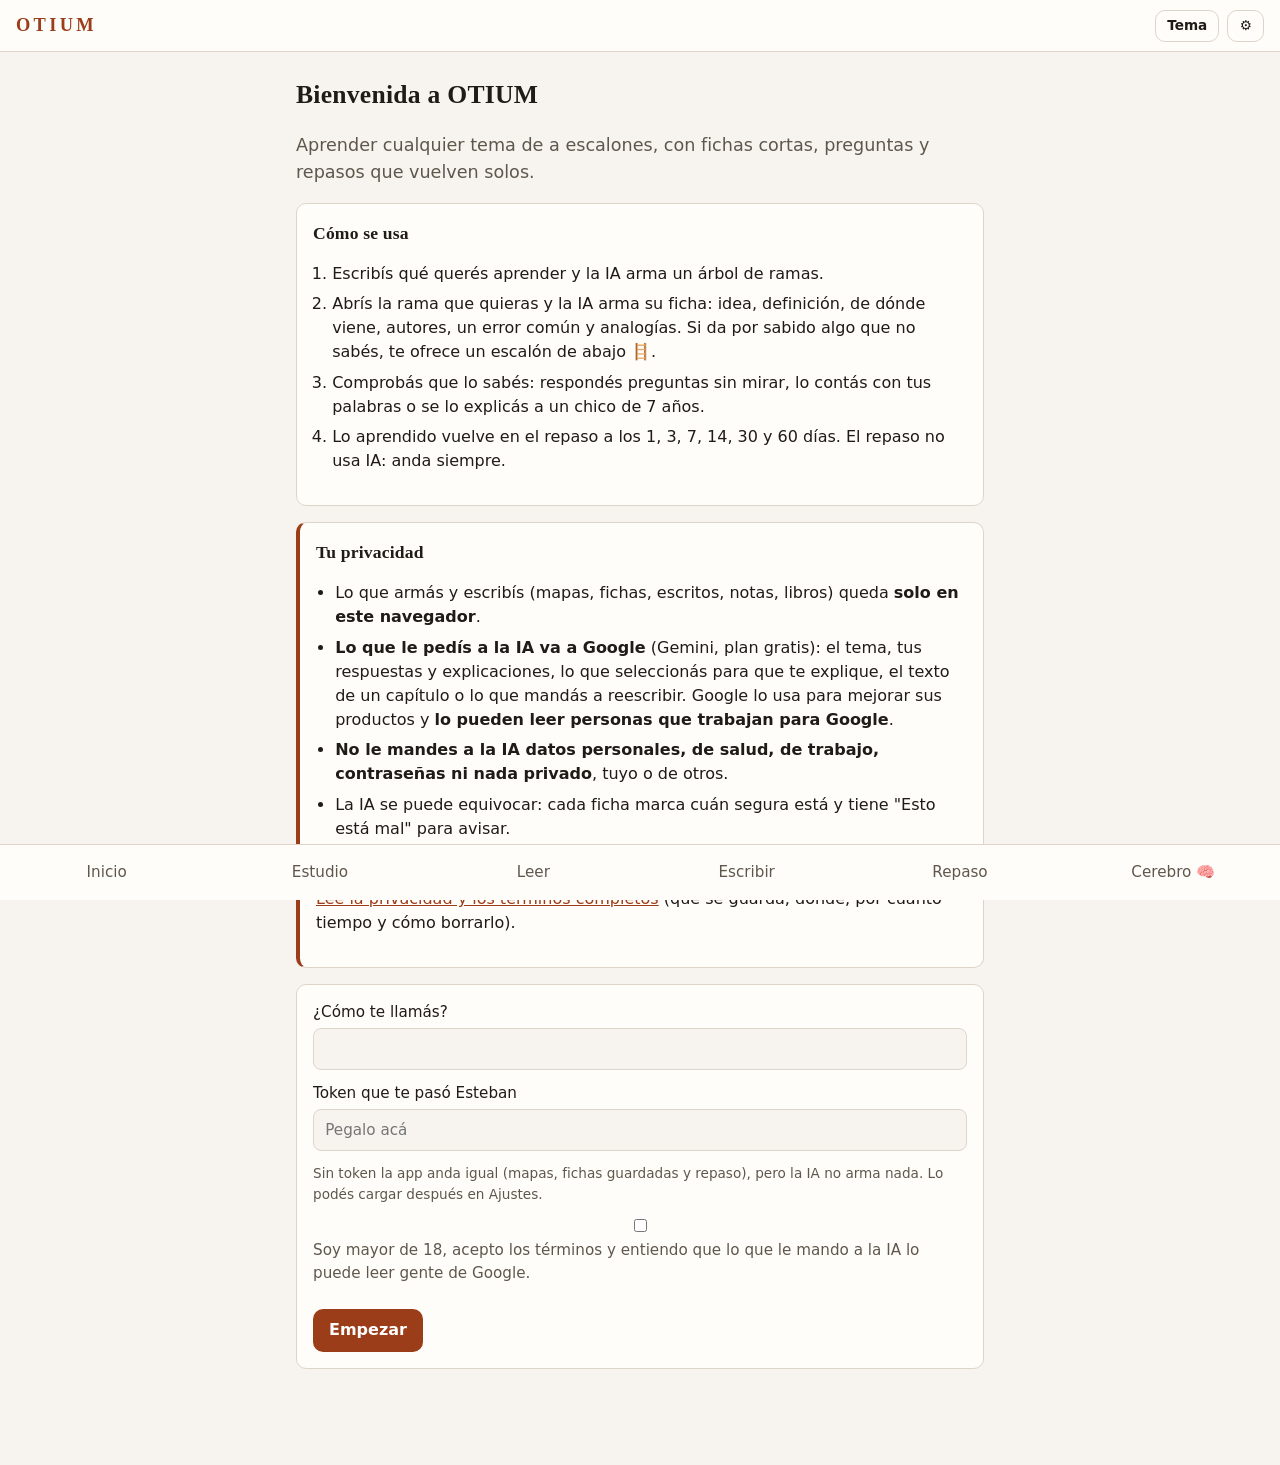
==== index.html @ 464743ad "Publicado 2026-10-12 12:51" ====
<!doctype html>
<!-- data-prefijo: igual a PREFIJO de js/config.js (lo usa js/tema.js antes de que cargue todo) -->
<html lang="es-AR" data-prefijo="otium">
<head>
    <meta charset="utf-8">
    <meta name="viewport" content="width=device-width, initial-scale=1">
    <!-- Solo se carga lo propio: nada de otros sitios (letras, íconos, librerías: bajarlas al proyecto).
         La única excepción es connect-src: el servidor de la IA en Cloudflare (*.workers.dev) y el diccionario (Wikcionario). -->
    <meta http-equiv="Content-Security-Policy" content="default-src 'self'; script-src 'self'; style-src 'self'; img-src 'self' data:; connect-src 'self' https://*.workers.dev https://es.wiktionary.org; object-src 'none'; base-uri 'self'; form-action 'none'">
    <meta name="color-scheme" content="light dark">
    <meta name="theme-color" content="#9c3d1a">
    <meta name="description" content="OTIUM: aprendé cualquier tema de a escalones, con fichas, preguntas y repasos espaciados.">
    <link rel="icon" href="data:image/svg+xml,%3Csvg xmlns='http://www.w3.org/2000/svg' viewBox='0 0 64 64'%3E%3Crect width='64' height='64' rx='14' fill='%239c3d1a'/%3E%3Ccircle cx='32' cy='32' r='17' fill='none' stroke='%23fffdf9' stroke-width='7'/%3E%3C/svg%3E">
    <!-- Para instalarla (manifest + sw.js) y para el celular -->
    <link rel="manifest" href="manifest.webmanifest">
    <link rel="apple-touch-icon" href="img/apple-touch-icon.png">
    <!-- Lo que muestran WhatsApp y otros al pasar el link (la imagen va con la dirección completa: si no, no la toman) -->
    <meta property="og:type" content="website">
    <meta property="og:site_name" content="OTIUM">
    <meta property="og:title" content="OTIUM · aprendé de a escalones">
    <meta property="og:description" content="Aprendé cualquier tema o un libro de a escalones: fichas, preguntas y repasos que vuelven solos.">
    <meta property="og:url" content="https://sarlenguito-commits.github.io/otium/">
    <meta property="og:image" content="https://sarlenguito-commits.github.io/otium/img/compartir.png">
    <meta property="og:image:width" content="1200">
    <meta property="og:image:height" content="630">
    <meta property="og:image:alt" content="OTIUM: aprendé cualquier tema de a escalones">
    <meta name="twitter:card" content="summary_large_image">
    <title>OTIUM</title>
    <script src="js/tema.js?v=ceaa36c8f6"></script>
    <link href="styles/style.css?v=ceaa36c8f6" rel="stylesheet">
    <meta name="robots" content="noindex, nofollow">
</head>
<body>
    <header class="cabecera" id="cabecera"></header>
    <main class="principal" id="principal" tabindex="-1">
        <noscript><p>Esta app necesita JavaScript. Probá con otro navegador.</p></noscript>
    </main>
    <nav class="menu" id="menu" aria-label="Menú"></nav>
    <div class="avisos" id="avisos" role="status" aria-live="polite"></div>
    <script type="module" src="js/app.js?v=ceaa36c8f6"></script>
</body>
</html>
---- styles/style.css ----
@charset "UTF-8";
:root,
[data-tema=claro] {
  --acento: #9c3d1a;
  --acento-texto: #ffffff;
  --fondo: #f7f4ef;
  --superficie: #fffdf9;
  --texto: #1f1b16;
  --texto-suave: #5f574c;
  --borde: #ddd5c9;
  --ok: #1a7f37;
  --peligro: #b42318;
}

[data-tema=oscuro] {
  --acento: #f0a35e;
  --acento-texto: #1d1208;
  --fondo: #14110e;
  --superficie: #1d1915;
  --texto: #ece6dd;
  --texto-suave: #b3a99b;
  --borde: #3a332b;
  --ok: #4ac26b;
  --peligro: #ff8a7a;
}

*,
*::before,
*::after {
  box-sizing: border-box;
}

html {
  -webkit-text-size-adjust: 100%;
}

body {
  margin: 0;
  font: 16px/1.5 system-ui, -apple-system, "Segoe UI", Roboto, sans-serif;
  background: var(--fondo);
  color: var(--texto);
}

h1,
h2 {
  font-family: "Iowan Old Style", "Palatino Linotype", Palatino, "Book Antiqua", Georgia, serif;
  letter-spacing: 0.01em;
}

h1 {
  font-size: 1.6rem;
  margin: 0.5rem 0 1rem;
}

h2 {
  font-size: 1.1rem;
  margin: 0 0 0.75rem;
}

a {
  color: var(--acento);
}

:focus-visible {
  outline: 3px solid var(--acento);
  outline-offset: 2px;
}

input,
select,
textarea,
button {
  font: inherit;
  color: inherit;
}

@media (prefers-reduced-motion: reduce) {
  * {
    transition: none !important;
    animation: none !important;
  }
}
[hidden] {
  display: none !important;
}

.cabecera {
  display: flex;
  flex-wrap: wrap;
  align-items: center;
  gap: 0.5rem;
  padding: 0.6rem 1rem;
  background: var(--superficie);
  border-bottom: 1px solid var(--borde);
}
.cabecera__nombre {
  margin-right: auto;
  font-family: "Iowan Old Style", "Palatino Linotype", Palatino, "Book Antiqua", Georgia, serif;
  font-weight: 700;
  font-size: 1.15rem;
  letter-spacing: 0.18em;
  color: var(--acento);
}
.cabecera__quien {
  color: var(--texto-suave);
  font-size: 0.9rem;
}

.principal {
  max-width: 720px;
  margin: 0 auto;
  padding: 1rem 1rem calc(3.5rem + 1.5rem);
  outline: none;
}
.principal[data-ancho=completo] {
  max-width: 1280px;
}

.menu {
  position: fixed;
  inset: auto 0 0;
  display: flex;
  height: 3.5rem;
  background: var(--superficie);
  border-top: 1px solid var(--borde);
}
.menu:empty {
  display: none;
}
.menu a {
  flex: 1;
  display: grid;
  place-items: center;
  text-decoration: none;
  color: var(--texto-suave);
  font-size: 0.95rem;
}
.menu a[aria-current=page] {
  color: var(--acento);
  font-weight: 700;
  box-shadow: inset 0 3px 0 var(--acento);
}

.avisos {
  position: fixed;
  inset: auto 1rem calc(3.5rem + 0.75rem);
  display: grid;
  gap: 0.5rem;
  justify-items: center;
  pointer-events: none;
}

.boton {
  display: inline-block;
  padding: 0.6rem 1rem;
  border: 0;
  border-radius: 10px;
  background: var(--acento);
  color: var(--acento-texto);
  font-weight: 600;
  text-decoration: none;
  cursor: pointer;
}
.boton--chico {
  padding: 0.3rem 0.7rem;
  font-size: 0.85rem;
  background: transparent;
  color: var(--texto);
  border: 1px solid var(--borde);
}
.boton--peligro {
  background: var(--peligro);
  color: #fff;
}

.tarjeta {
  background: var(--superficie);
  border: 1px solid var(--borde);
  border-radius: 10px;
  padding: 1rem;
  margin-bottom: 1rem;
}

.privacidad__corto {
  border-left: 4px solid var(--acento);
}
.privacidad__corto h2 {
  margin-top: 0;
}
.privacidad__corto li + li {
  margin-top: 0.35rem;
}

.privacidad h3 {
  margin-bottom: 0.3rem;
}

.formulario {
  display: grid;
  gap: 0.75rem;
}
.formulario label {
  display: grid;
  gap: 0.25rem;
  font-size: 0.95rem;
}
.formulario .boton {
  justify-self: start;
}

input:not([type=checkbox], [type=radio]),
select,
textarea {
  width: 100%;
  padding: 0.55rem 0.7rem;
  border: 1px solid var(--borde);
  border-radius: 8px;
  background: var(--fondo);
}

.interruptor {
  display: flex;
  gap: 0.5rem;
  align-items: center;
  margin: 0 0 0.75rem;
  color: var(--texto-suave);
}

.lista {
  list-style: none;
  margin: 0;
  padding: 0;
  display: grid;
  gap: 0.6rem;
}

.numeros {
  display: grid;
  grid-template-columns: repeat(3, 1fr);
  gap: 0.6rem;
  margin-bottom: 1rem;
}

.numero {
  display: grid;
  justify-items: center;
  padding: 0.75rem 0.25rem;
  background: var(--superficie);
  border: 1px solid var(--borde);
  border-radius: 10px;
  color: var(--texto-suave);
  font-size: 0.9rem;
}
.numero__valor {
  font-size: 1.6rem;
  font-weight: 700;
  color: var(--texto);
}

.vacio {
  text-align: center;
  padding: 1.5rem 1rem;
  border: 1px dashed var(--borde);
  border-radius: 10px;
  color: var(--texto-suave);
}
.vacio__titulo {
  font-weight: 700;
  color: var(--texto);
}

.aviso {
  padding: 0.6rem 1rem;
  border-radius: 10px;
  background: var(--texto);
  color: var(--fondo);
  box-shadow: 0 4px 16px rgba(0, 0, 0, 0.25);
  max-width: 100%;
}
.aviso--error {
  background: var(--peligro);
  color: #fff;
}

.error {
  color: var(--peligro);
}

.errores {
  font-size: 0.85rem;
  color: var(--texto-suave);
  overflow-wrap: anywhere;
}

.visualmente-oculto {
  position: absolute;
  width: 1px;
  height: 1px;
  overflow: hidden;
  clip-path: inset(50%);
  white-space: nowrap;
}

.opciones {
  border: 0;
  padding: 0;
  margin: 0;
  display: grid;
  gap: 0.4rem;
}
.opciones legend {
  padding: 0;
  margin-bottom: 0.25rem;
}

.opcion {
  display: flex !important;
  gap: 0.5rem;
  align-items: flex-start;
}
.opcion input {
  margin-top: 0.35rem;
  flex: none;
}

.mapa-tarjeta {
  display: grid;
  gap: 0.25rem;
  margin: 0;
  color: var(--texto);
  text-decoration: none;
  overflow-wrap: anywhere;
}
.mapa-tarjeta:hover {
  border-color: var(--acento);
}
.mapa-tarjeta__meta {
  color: var(--texto-suave);
  font-size: 0.9rem;
}

.progreso {
  width: 100%;
  height: 0.4rem;
  accent-color: var(--ok);
}

.acciones {
  display: flex;
  flex-wrap: wrap;
  gap: 0.5rem;
  margin: 1rem 0;
}

.filtro-mapas {
  display: grid;
  gap: 0.6rem;
  margin-bottom: 1rem;
}
.filtro-mapas__botones {
  display: flex;
  flex-wrap: wrap;
  gap: 0.5rem;
}
.filtro-mapas [aria-pressed=true] {
  background: var(--acento);
  color: var(--acento-texto);
  border-color: var(--acento);
}

.mapa-tarjeta__coincide {
  color: var(--texto-suave);
  font-size: 0.85rem;
  font-style: italic;
}

.estudio {
  display: grid;
  gap: 0.75rem;
}
.estudio__cabecera h1 {
  margin: 0;
  overflow-wrap: anywhere;
}
.estudio__meta {
  color: var(--texto-suave);
  font-size: 0.9rem;
}
.estudio__chat, .estudio__mapa, .estudio__ficha {
  background: var(--superficie);
  border: 1px solid var(--borde);
  border-radius: 10px;
  padding: 1rem;
  min-width: 0;
}
.estudio__chat, .estudio__mapa, .estudio__ficha {
  display: none;
}
.estudio--chat .estudio__chat, .estudio--mapa .estudio__mapa, .estudio--ficha .estudio__ficha {
  display: block;
}
.estudio--chat .estudio__chat {
  display: flex;
}
@media (min-width: 768px) {
  .estudio {
    grid-template-columns: max-content minmax(0, 5fr) minmax(0, 6fr);
    grid-template-areas: "mapas cabecera cabecera" "mapas chat mapa" "mapas chat ficha";
    align-items: start;
  }
  .estudio__cabecera {
    grid-area: cabecera;
  }
  .estudio__mapas {
    grid-area: mapas;
    position: sticky;
    top: 0.75rem;
    max-height: calc(100dvh - 3.5rem - 1.5rem);
    overflow-y: auto;
  }
  .estudio--vacio {
    grid-template-columns: max-content minmax(0, 1fr);
    grid-template-areas: "mapas vacio";
  }
  .estudio__vacio {
    grid-area: vacio;
  }
  .estudio__chat, .estudio--chat .estudio__chat {
    grid-area: chat;
    display: flex;
    position: sticky;
    top: 0.75rem;
    height: calc(100dvh - 3.5rem - 9.5rem);
  }
  .estudio__mapa, .estudio--mapa .estudio__mapa {
    grid-area: mapa;
    display: block;
  }
  .estudio__ficha, .estudio--ficha .estudio__ficha {
    grid-area: ficha;
    display: block;
  }
  .estudio .pestanas {
    display: none;
  }
}

.mapas-lado {
  padding: 0.6rem 0.8rem;
  background: var(--superficie);
  border: 1px solid var(--borde);
  border-radius: 10px;
  min-width: 0;
}
@media (min-width: 768px) {
  .mapas-lado[open] {
    width: 15rem;
  }
}
.mapas-lado summary {
  cursor: pointer;
  font-weight: 600;
  white-space: nowrap;
}
.mapas-lado__nuevo {
  margin: 0.6rem 0;
}
.mapas-lado__nuevo-panel {
  margin: 0.6rem 0;
  padding: 0.6rem;
  display: grid;
  gap: 0.75rem;
}
.mapas-lado__nuevo-panel .formulario {
  gap: 0.4rem;
}
.mapas-lado__titulo {
  display: flex;
  justify-content: space-between;
  align-items: center;
  gap: 0.5rem;
  margin: 0;
}
.mapas-lado__lista {
  list-style: none;
  margin: 0;
  padding: 0;
  display: grid;
  gap: 0.3rem;
}
.mapas-lado__item {
  display: flex;
  align-items: start;
  gap: 0.2rem;
  border-radius: 10px;
}
.mapas-lado__item--actual {
  background: var(--fondo);
  box-shadow: inset 3px 0 0 var(--acento);
}
.mapas-lado__link {
  flex: 1;
  min-width: 0;
  display: grid;
  padding: 0.4rem 0.5rem;
  color: var(--texto);
  text-decoration: none;
  overflow-wrap: anywhere;
}
.mapas-lado__link:hover {
  background: var(--fondo);
  border-radius: 10px;
}
.mapas-lado__botones {
  display: flex;
  flex-direction: column;
  gap: 0.1rem;
  padding-top: 0.3rem;
}
.mapas-lado__icono {
  border: none;
  background: none;
  cursor: pointer;
  font-size: 0.9rem;
  padding: 0.1rem 0.25rem;
  line-height: 1;
  opacity: 0.75;
}
.mapas-lado__icono:hover {
  opacity: 1;
}
.mapas-lado__form {
  flex: 1;
  padding: 0.4rem 0.5rem;
  gap: 0.4rem;
}

.pestanas {
  display: flex;
  border: 1px solid var(--borde);
  border-radius: 10px;
  overflow: hidden;
}
.pestanas a {
  flex: 1;
  padding: 0.5rem;
  text-align: center;
  text-decoration: none;
  color: var(--texto-suave);
  background: var(--superficie);
}
.pestanas a[aria-current=page] {
  background: var(--acento);
  color: var(--acento-texto);
  font-weight: 700;
}

.estudio__chat {
  flex-direction: column;
  gap: 0.75rem;
  height: calc(100dvh - 3.5rem - 12rem);
  min-height: 18rem;
}

.chat__mensajes {
  list-style: none;
  margin: 0;
  padding: 0;
  flex: 1;
  overflow-y: auto;
  display: flex;
  flex-direction: column;
  gap: 0.6rem;
}

.mensaje {
  max-width: 85%;
  padding: 0.5rem 0.75rem;
  border-radius: 10px;
  overflow-wrap: anywhere;
}
.mensaje p {
  margin: 0;
  white-space: pre-wrap;
}
.mensaje--app {
  align-self: flex-start;
  background: var(--fondo);
  border: 1px solid var(--borde);
}
.mensaje--vos {
  align-self: flex-end;
  background: var(--acento);
  color: var(--acento-texto);
}
.mensaje--vos a {
  color: inherit;
}
.mensaje--vos .mensaje__meta {
  color: inherit;
  opacity: 0.85;
}
.mensaje__meta {
  display: block;
  margin-top: 0.2rem;
  font-size: 0.8rem;
  color: var(--texto-suave);
}

.chat__escribir {
  display: flex;
  gap: 0.5rem;
  align-items: flex-end;
}
.chat__escribir textarea {
  resize: vertical;
  min-height: 2.75rem;
}
.chat__escribir .boton {
  flex: none;
}

.arbol {
  margin: 0;
  padding: 0;
  list-style: none;
}
.arbol ul {
  list-style: none;
  margin: 0.15rem 0 0.15rem 0.6rem;
  padding-left: 0.9rem;
  border-left: 1px dashed var(--borde);
}
.arbol li {
  margin: 0.15rem 0;
}
.arbol__leyenda {
  margin: 0.75rem 0 0;
  font-size: 0.85rem;
  color: var(--texto-suave);
}

.nodo {
  display: inline-block;
  padding: 0.2rem 0.45rem;
  border-radius: 6px;
  color: var(--texto);
  text-decoration: none;
  overflow-wrap: anywhere;
}
.nodo:hover {
  background: var(--fondo);
}
.nodo--sin_abrir {
  color: var(--texto-suave);
}
.nodo[aria-current=true] {
  background: var(--acento);
  color: var(--acento-texto);
  font-weight: 700;
}

.ficha {
  overflow-wrap: anywhere;
}
.ficha h2 {
  margin-bottom: 0.5rem;
}
.ficha h3 {
  font-size: 1rem;
  margin: 1.1rem 0 0.3rem;
}
.ficha p {
  margin: 0 0 0.5rem;
}
.ficha__idea {
  font-size: 1.05rem;
  font-weight: 600;
}
.ficha__aviso {
  padding: 0.5rem 0.75rem;
  border-left: 4px solid var(--peligro);
  background: var(--fondo);
}
.ficha__autores {
  margin: 0;
  padding-left: 1.1rem;
}
.ficha__autores li {
  margin-bottom: 0.4rem;
}
.ficha__preguntas {
  padding-left: 1.2rem;
}
.ficha__preguntas li {
  margin-bottom: 0.6rem;
}
.ficha__preguntas summary {
  cursor: pointer;
  color: var(--acento);
  font-size: 0.9rem;
}
.ficha__pronto {
  font-size: 0.85rem;
  color: var(--texto-suave);
  border-top: 1px dashed var(--borde);
  padding-top: 0.6rem;
}

.certeza,
.vigencia {
  display: inline-block;
  margin-left: 0.3rem;
  padding: 0 0.4rem;
  border: 1px solid var(--borde);
  border-radius: 999px;
  font-size: 0.75rem;
  font-weight: 400;
  color: var(--texto-suave);
  vertical-align: middle;
}

.certeza--dudoso {
  border-color: var(--peligro);
  color: var(--peligro);
}

.vigencia--vigente {
  border-color: var(--ok);
  color: var(--ok);
}

.vigencia--superado {
  border-color: var(--peligro);
  color: var(--peligro);
}

.analogia {
  margin: 1rem 0;
  padding: 0.75rem 1rem;
  border-radius: 10px;
  background: var(--fondo);
  border: 1px solid var(--borde);
}
.analogia h3 {
  margin-top: 0;
}
.analogia--propia {
  border-style: dashed;
}
.analogia__no {
  font-size: 0.9rem;
  color: var(--texto-suave);
}

.error-comun {
  margin: 1rem 0;
  padding: 0.75rem 1rem;
  border-radius: 10px;
  border-left: 4px solid var(--peligro);
  background: var(--fondo);
}
.error-comun h3 {
  margin-top: 0;
}
.error-comun p {
  margin: 0;
}

.agregar-rama {
  display: grid;
  gap: 0.3rem;
  margin-top: 1rem;
  font-size: 0.9rem;
}
.agregar-rama__fila {
  display: flex;
  gap: 0.5rem;
}
.agregar-rama__fila .boton {
  flex: none;
  white-space: nowrap;
}

.cupo-ia {
  display: inline-flex;
  align-items: center;
  gap: 0.4rem;
  font-size: 0.85rem;
  color: var(--texto-suave);
}
.cupo-ia:empty {
  display: none;
}
.cupo-ia__barra {
  width: 5rem;
  height: 0.4rem;
  accent-color: var(--acento);
}

.acciones--ia {
  align-items: center;
}
.acciones--ia .ayuda {
  margin-right: 0.5rem;
}

.ficha__fuente {
  font-size: 0.85rem;
  color: var(--texto-suave);
}

.boton:disabled {
  opacity: 0.6;
  cursor: wait;
}

.comprobar {
  margin-top: 1.25rem;
  padding-top: 0.75rem;
  border-top: 1px solid var(--borde);
}

.pregunta {
  margin-bottom: 0.9rem;
}
.pregunta__form {
  display: grid;
  gap: 0.4rem;
  margin: 0.4rem 0;
}
.pregunta__form .boton {
  justify-self: start;
}
.pregunta__tuya {
  color: var(--texto-suave);
  font-size: 0.9rem;
}

.veredicto {
  font-weight: 700;
  margin: 0.3rem 0;
}
.veredicto--bien {
  color: var(--ok);
}
.veredicto--mal {
  color: var(--peligro);
}

.pista {
  padding: 0.4rem 0.6rem;
  border-left: 3px solid var(--acento);
  background: var(--fondo);
}

.contalo-resultado {
  margin: 0.75rem 0 1rem;
  padding: 0.75rem 1rem;
  border-radius: 10px;
  border: 1px solid var(--borde);
  background: var(--fondo);
}
.contalo-resultado--bien {
  border-color: var(--ok);
}

.ficha--contalo textarea {
  min-height: 10rem;
}

.antes-de-leer {
  margin: 0.75rem 0 1rem;
  padding: 0.75rem 1rem;
  border-radius: 10px;
  border: 1px dashed var(--acento);
  background: var(--fondo);
}
.antes-de-leer h3 {
  margin-top: 0;
}
.antes-de-leer ul {
  margin: 0;
  padding-left: 1.1rem;
}
.antes-de-leer li {
  margin-bottom: 0.6rem;
}
.antes-de-leer .acciones {
  margin: 0.3rem 0 0;
}

.ficha--escalon .ficha__idea {
  font-weight: 400;
  font-size: 1.05rem;
}

.opciones-personaje {
  display: flex;
  flex-wrap: wrap;
  gap: 0.5rem;
  margin: 0.5rem 0 1rem;
}
.opciones-personaje [aria-pressed=true] {
  background: var(--acento);
  color: var(--acento-texto);
  border-color: var(--acento);
}

.charla-feynman {
  list-style: none;
  margin: 0 0 0.75rem;
  padding: 0;
  display: flex;
  flex-direction: column;
  gap: 0.5rem;
}

.buscador {
  display: flex;
  gap: 0.5rem;
  margin-bottom: 0.75rem;
}
.buscador .boton {
  flex: none;
}

.resultados {
  margin-bottom: 1rem;
  padding-bottom: 0.75rem;
  border-bottom: 1px dashed var(--borde);
  overflow-wrap: anywhere;
}
.resultados ol {
  margin: 0;
  padding-left: 1.1rem;
}
.resultados li {
  margin-bottom: 0.6rem;
}
.resultados p {
  margin: 0.2rem 0 0;
  font-size: 0.9rem;
}

mark {
  background: var(--acento);
  color: var(--acento-texto);
  border-radius: 3px;
  padding: 0 0.1em;
}

.lectura {
  max-width: 40rem;
  margin: 0 auto;
  font-size: 1.08rem;
  line-height: 1.7;
  overflow-wrap: anywhere;
}
.lectura__libro {
  color: var(--texto-suave);
  font-size: 0.9rem;
}
.lectura__marcado {
  padding: 0.4rem 0.6rem;
  border-left: 4px solid var(--acento);
  background: var(--superficie);
}
.lectura__nav {
  margin-top: 2rem;
  justify-content: space-between;
}

.resaltado {
  border-radius: 3px;
  padding: 0.05em 0;
  cursor: pointer;
  box-decoration-break: clone;
  -webkit-box-decoration-break: clone;
}
.resaltado--azul {
  background: rgba(110, 160, 255, 0.35);
}
.resaltado--rojo {
  background: rgba(255, 115, 115, 0.35);
}
.resaltado--verde {
  background: rgba(100, 205, 135, 0.35);
}
.resaltado:focus-visible {
  outline: 2px solid var(--acento);
}
.resaltado--con-nota::after, .resaltado--explicado::after {
  font-size: 0.7em;
  vertical-align: super;
}
.resaltado--con-nota::after {
  content: " 📝";
}
.resaltado--explicado::after {
  content: " 💡";
}
.resaltado--con-nota.resaltado--explicado::after {
  content: " 📝💡";
}

.punto {
  width: 2rem;
  height: 2rem;
  border-radius: 50%;
  border: 2px solid var(--borde);
  cursor: pointer;
}
.punto--azul {
  background: rgba(110, 160, 255, 0.8);
}
.punto--rojo {
  background: rgba(255, 115, 115, 0.8);
}
.punto--verde {
  background: rgba(100, 205, 135, 0.8);
}
.punto--elegido {
  border-color: var(--texto);
  box-shadow: 0 0 0 2px var(--fondo) inset;
}

.menu-seleccion {
  position: fixed;
  z-index: 20;
  display: flex;
  flex-wrap: wrap;
  align-items: center;
  gap: 0.4rem;
  max-width: calc(100vw - 16px);
  padding: 0.4rem;
  background: var(--superficie);
  border: 1px solid var(--borde);
  border-radius: 10px;
  box-shadow: 0 6px 20px rgba(0, 0, 0, 0.25);
}
.menu-seleccion[hidden] {
  display: none;
}

.hoja {
  position: fixed;
  z-index: 15;
  inset: auto 0 3.5rem;
  max-width: 40rem;
  max-height: 60vh;
  margin: 0 auto;
  padding: 1rem 1rem 0.5rem;
  overflow-y: auto;
  overflow-wrap: anywhere;
  background: var(--superficie);
  border: 1px solid var(--borde);
  border-radius: 10px 10px 0 0;
  box-shadow: 0 -6px 20px rgba(0, 0, 0, 0.25);
}
.hoja[hidden] {
  display: none;
}
.hoja__cerrar {
  float: right;
  margin-left: 0.5rem;
}
.hoja__titulo {
  margin-top: 0;
  font-size: 1.15rem;
}
.hoja__cita {
  margin-top: 0;
  line-height: 1.6;
}
.hoja__explicacion {
  padding: 0.5rem 0.7rem;
  border-left: 4px solid var(--acento);
  background: var(--fondo);
  border-radius: 0 10px 10px 0;
}
.hoja__acepciones li {
  margin-bottom: 0.5rem;
}

.boton--quitar {
  color: var(--peligro);
  border-color: var(--peligro);
}

.lectura__ayuda {
  margin-top: -0.5rem;
}

.libro-tarjeta {
  display: grid;
  gap: 0.25rem;
}
.libro-tarjeta p {
  margin: 0.4rem 0 0;
}

.notas {
  margin: 1.5rem 0;
  padding-top: 0.5rem;
  border-top: 1px dashed var(--borde);
}
.notas h4 {
  margin: 1rem 0 0.4rem;
  color: var(--texto-suave);
  font-size: 0.95rem;
}
.notas__lista {
  margin: 0;
  padding-left: 1.2rem;
  display: grid;
  gap: 0.6rem;
}
.notas__lista:not(.notas__lista--pasos) {
  list-style: none;
  padding-left: 0;
}
.notas__nueva {
  margin-top: 0.75rem;
}

.nota {
  padding: 0.5rem 0.7rem;
  background: var(--fondo);
  border: 1px solid var(--borde);
  border-radius: 10px;
  overflow-wrap: anywhere;
}
.nota p {
  margin: 0.3rem 0;
}
.nota__texto {
  white-space: pre-wrap;
}
.nota__explicacion {
  color: var(--texto-suave);
  font-size: 0.95rem;
}
.nota__acciones {
  display: flex;
  flex-wrap: wrap;
  align-items: center;
  gap: 0.5rem;
  margin-top: 0.4rem;
  font-size: 0.9rem;
}

.escribir {
  display: grid;
  gap: 1rem;
}
@media (min-width: 768px) {
  .escribir {
    grid-template-columns: 16rem minmax(0, 1fr);
    align-items: start;
  }
}
@media (min-width: 768px) {
  .escribir__lado {
    position: sticky;
    top: 1rem;
  }
}
.escribir__principal {
  min-width: 0;
  max-width: 46rem;
}
.escribir__aviso {
  margin-top: 0;
}

.escritos {
  padding: 0.6rem 0.8rem;
  background: var(--superficie);
  border: 1px solid var(--borde);
  border-radius: 10px;
}
.escritos summary {
  cursor: pointer;
  font-weight: 600;
}
.escritos__nuevo {
  margin: 0.6rem 0;
}
.escritos__lista {
  list-style: none;
  margin: 0;
  padding: 0;
  display: grid;
  gap: 0.3rem;
  max-height: 60vh;
  overflow-y: auto;
}
.escritos__lista a {
  display: grid;
  padding: 0.4rem 0.5rem;
  border-radius: 10px;
  color: var(--texto);
  text-decoration: none;
  overflow-wrap: anywhere;
}
.escritos__lista a:hover, .escritos__lista a[aria-current=page] {
  background: var(--fondo);
}
.escritos__lista a[aria-current=page] {
  box-shadow: inset 3px 0 0 var(--acento);
}

.escrito__datos {
  display: flex;
  flex-wrap: wrap;
  gap: 0.5rem 1rem;
  align-items: end;
  margin-bottom: 0.75rem;
}
.escrito__titulo {
  flex: 1 1 14rem;
  font-family: "Iowan Old Style", "Palatino Linotype", Palatino, "Book Antiqua", Georgia, serif;
  font-size: 1.3rem;
  font-weight: 700;
}
.escrito__mapa {
  flex: 0 1 14rem;
  font-size: 0.9rem;
}
.escrito__texto {
  width: 100%;
  min-height: 55vh;
  margin-top: 0.75rem;
  padding: 0.8rem;
  font: inherit;
  font-size: 1.05rem;
  line-height: 1.7;
  resize: vertical;
}
.escrito__marcar {
  margin-top: 0.5rem;
}
.escrito__marcar p:empty::before {
  content: " ";
}
.escrito__sueltos ul {
  margin: 0;
  padding-left: 1.1rem;
}

.reescribir {
  margin-top: 1rem;
}
.reescribir summary {
  cursor: pointer;
  font-weight: 600;
}
.reescribir__rapidos {
  display: flex;
  flex-wrap: wrap;
  gap: 0.4rem;
}

.reescrito {
  margin-top: 1rem;
}
.reescrito__texto {
  padding: 0.7rem 0.9rem;
  background: var(--fondo);
  border-left: 4px solid var(--acento);
  border-radius: 0 10px 10px 0;
  white-space: pre-wrap;
  overflow-wrap: anywhere;
  line-height: 1.6;
}

.hoy p {
  margin: 0 0 0.4rem;
}
.hoy__repasos {
  display: flex;
  flex-wrap: wrap;
  gap: 0.5rem;
  align-items: center;
}

.racha-linea {
  color: var(--texto-suave);
  font-size: 0.95rem;
}

.repaso {
  overflow-wrap: anywhere;
}
.repaso__cuenta, .repaso__concepto {
  color: var(--texto-suave);
  font-size: 0.9rem;
  margin: 0 0 0.5rem;
}
.repaso__pregunta {
  font-size: 1.15rem;
  margin-bottom: 1rem;
}
.repaso__respuesta {
  margin-top: 1rem;
  padding-top: 1rem;
  border-top: 1px solid var(--borde);
}
.repaso__respuesta h3 {
  font-size: 1rem;
  margin: 0 0 0.3rem;
}

.boton--resultado {
  flex: 1 1 8rem;
}

.boton--mal {
  background: var(--peligro);
  color: #fff;
}

.boton--masomenos {
  background: var(--texto-suave);
  color: var(--superficie);
}

.boton--bien {
  background: var(--ok);
  color: #fff;
}

.ayuda {
  margin: 0;
  font-size: 0.85rem;
  color: var(--texto-suave);
}

.cabecera__temporizador:empty {
  display: none;
}

.temporizador {
  display: inline-flex;
  flex-wrap: wrap;
  align-items: center;
  gap: 0.4rem;
  padding: 0.15rem 0.5rem;
  border-radius: 999px;
  border: 1px solid var(--borde);
  font-size: 0.85rem;
}
.temporizador__tiempo {
  font-variant-numeric: tabular-nums;
  font-weight: 700;
}
.temporizador--foco, .temporizador--flow {
  border-color: var(--acento);
}
.temporizador--descanso {
  border-color: var(--ok);
}

@media (max-width: 767px) {
  .cabecera__temporizador {
    order: 3;
    flex-basis: 100%;
  }
}
.bienvenida__lema {
  font-size: 1.1rem;
  color: var(--texto-suave);
}
.bienvenida ol,
.bienvenida ul {
  padding-left: 1.2rem;
}
.bienvenida li {
  margin-bottom: 0.4rem;
}

.guia ol,
.guia ul {
  padding-left: 1.2rem;
}
.guia li {
  margin-bottom: 0.5rem;
}

.aviso-guia {
  padding: 0.6rem 0.9rem;
  border-radius: 10px;
  border: 1px dashed var(--acento);
}

.tu-ia__titulo {
  margin: 0 0 0.3rem;
}
.tu-ia .ayuda {
  margin-top: 0.4rem;
}

.pie-inicio {
  margin-top: 1.5rem;
  font-size: 0.9rem;
  color: var(--texto-suave);
}

.esto-esta-mal {
  margin-top: 1rem;
}

.novedad ul {
  margin: 0;
  padding-left: 1.2rem;
}
.novedad li {
  margin-bottom: 0.35rem;
}
.novedad--actual {
  border-color: var(--acento);
}

.cerebro {
  display: grid;
  gap: 1rem;
}
@media (min-width: 768px) {
  .cerebro {
    grid-template-columns: 16rem minmax(0, 1fr);
    align-items: start;
  }
}
@media (min-width: 768px) {
  .cerebro__lado {
    position: sticky;
    top: 1rem;
  }
}
.cerebro__principal {
  min-width: 0;
  max-width: 46rem;
}
.cerebro__abiertas {
  grid-column: 1/-1;
  display: flex;
  flex-wrap: wrap;
  gap: 0.4rem;
  margin-bottom: -0.25rem;
}
.cerebro__pestana {
  display: inline-flex;
  align-items: center;
  gap: 0.25rem;
  padding: 0.3rem 0.3rem 0.3rem 0.6rem;
  background: var(--superficie);
  border: 1px solid var(--borde);
  border-radius: 999px;
  font-size: 0.85rem;
}
.cerebro__pestana a {
  color: var(--texto);
  text-decoration: none;
}
.cerebro__pestana--actual {
  box-shadow: inset 0 0 0 1px var(--acento);
}
.cerebro__pestana-cerrar {
  border: none;
  background: none;
  color: var(--texto-suave);
  cursor: pointer;
  line-height: 1;
  padding: 0.1rem 0.2rem;
}
.cerebro__pestana-cerrar:hover {
  color: var(--peligro);
}

.neuronas {
  padding: 0.6rem 0.8rem;
  background: var(--superficie);
  border: 1px solid var(--borde);
  border-radius: 10px;
}
.neuronas summary {
  cursor: pointer;
  font-weight: 600;
}
.neuronas__nuevo {
  margin: 0.6rem 0;
}
.neuronas__lista {
  list-style: none;
  margin: 0;
  padding: 0;
  display: grid;
  gap: 0.3rem;
  max-height: 60vh;
  overflow-y: auto;
}
.neuronas__lista a {
  display: grid;
  padding: 0.4rem 0.5rem;
  border-radius: 10px;
  color: var(--texto);
  text-decoration: none;
  overflow-wrap: anywhere;
}
.neuronas__lista a:hover, .neuronas__lista a[aria-current=page] {
  background: var(--fondo);
}
.neuronas__lista a[aria-current=page] {
  box-shadow: inset 3px 0 0 var(--acento);
}

.neurona__datos {
  display: flex;
  flex-wrap: wrap;
  gap: 0.5rem 1rem;
  align-items: end;
  margin-bottom: 0.5rem;
}
.neurona__titulo {
  flex: 1 1 14rem;
  font-family: "Iowan Old Style", "Palatino Linotype", Palatino, "Book Antiqua", Georgia, serif;
  font-size: 1.3rem;
  font-weight: 700;
}
.neurona__descripcion {
  flex: 1 1 100%;
  font-size: 0.95rem;
  color: var(--texto-suave);
}
.neurona__abarcamiento {
  flex: 1 1 100%;
}
.neurona__vinculos {
  margin-bottom: 0.75rem;
}
.neurona__vinculos select {
  max-width: 100%;
}
.neurona__vinculos-lista {
  list-style: none;
  margin: 0 0 0.4rem;
  padding: 0;
  display: flex;
  flex-wrap: wrap;
  gap: 0.4rem;
}
.neurona__vinculos-lista li {
  display: inline-flex;
  align-items: center;
  gap: 0.3rem;
  padding: 0.2rem 0.2rem 0.2rem 0.6rem;
  background: var(--fondo);
  border: 1px solid var(--borde);
  border-radius: 999px;
  font-size: 0.9rem;
}
.neurona__vinculos-lista a {
  color: var(--texto);
  text-decoration: none;
}
.neurona__texto {
  width: 100%;
  min-height: 50vh;
  margin-top: 0.75rem;
  padding: 0.8rem;
  font: inherit;
  font-size: 1.05rem;
  line-height: 1.7;
  resize: vertical;
}
.neurona__marcar {
  margin-top: 0.5rem;
}
.neurona__marcar p:empty::before {
  content: " ";
}
.neurona__sueltos ul {
  margin: 0;
  padding-left: 1.1rem;
}

.neuronas-de-ficha {
  margin-top: 1rem;
}
.neuronas-de-ficha h3 {
  margin-bottom: 0.3rem;
}
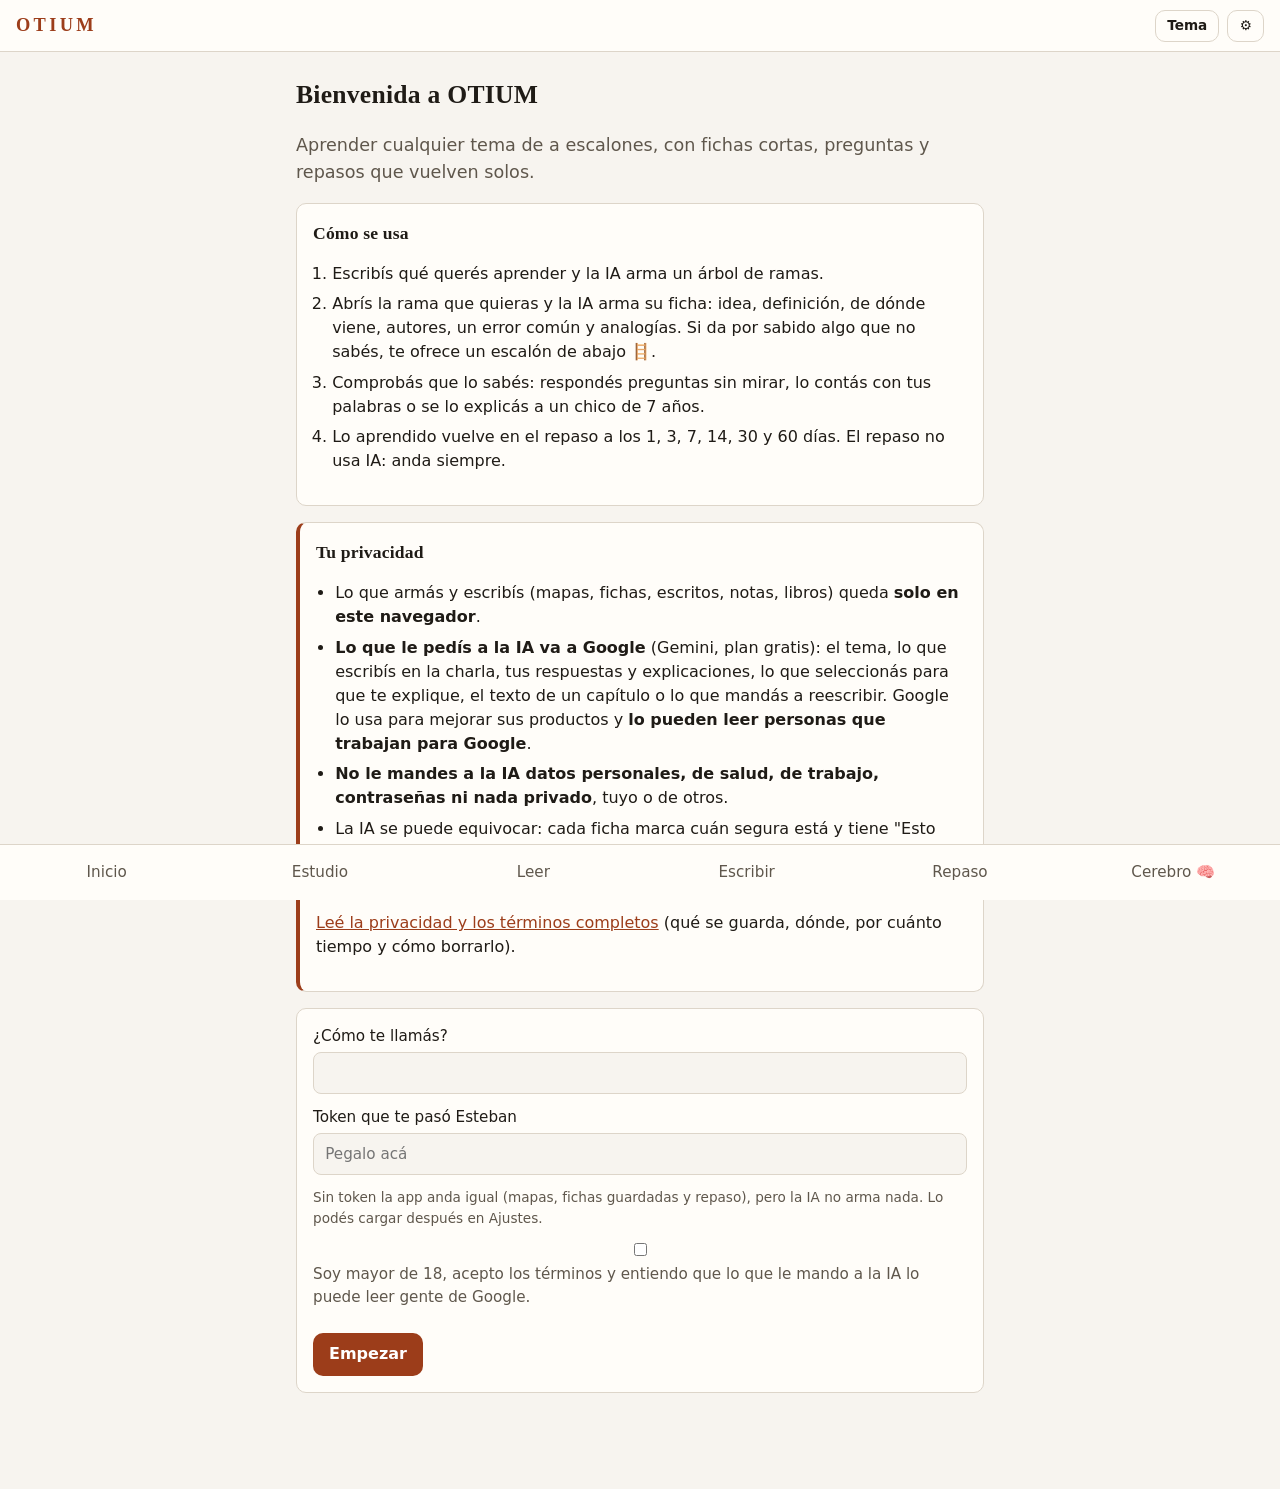
==== commit 14da47e4: "Publicado 2026-10-12 13:07" ====
--- a/index.html
+++ b/index.html
@@ -26,8 +26,8 @@
     <meta property="og:image:alt" content="OTIUM: aprendé cualquier tema de a escalones">
     <meta name="twitter:card" content="summary_large_image">
     <title>OTIUM</title>
-    <script src="js/tema.js?v=ceaa36c8f6"></script>
-    <link href="styles/style.css?v=ceaa36c8f6" rel="stylesheet">
+    <script src="js/tema.js?v=7ecc487c43"></script>
+    <link href="styles/style.css?v=7ecc487c43" rel="stylesheet">
     <meta name="robots" content="noindex, nofollow">
 </head>
 <body>
@@ -37,6 +37,6 @@
     </main>
     <nav class="menu" id="menu" aria-label="Menú"></nav>
     <div class="avisos" id="avisos" role="status" aria-live="polite"></div>
-    <script type="module" src="js/app.js?v=ceaa36c8f6"></script>
+    <script type="module" src="js/app.js?v=7ecc487c43"></script>
 </body>
 </html>
--- a/styles/style.css
+++ b/styles/style.css
@@ -607,6 +607,11 @@
   color: var(--texto-suave);
 }
 
+.chat__aviso {
+  margin: -0.4rem 0 0;
+  font-size: 0.8rem;
+}
+
 .chat__escribir {
   display: flex;
   gap: 0.5rem;
